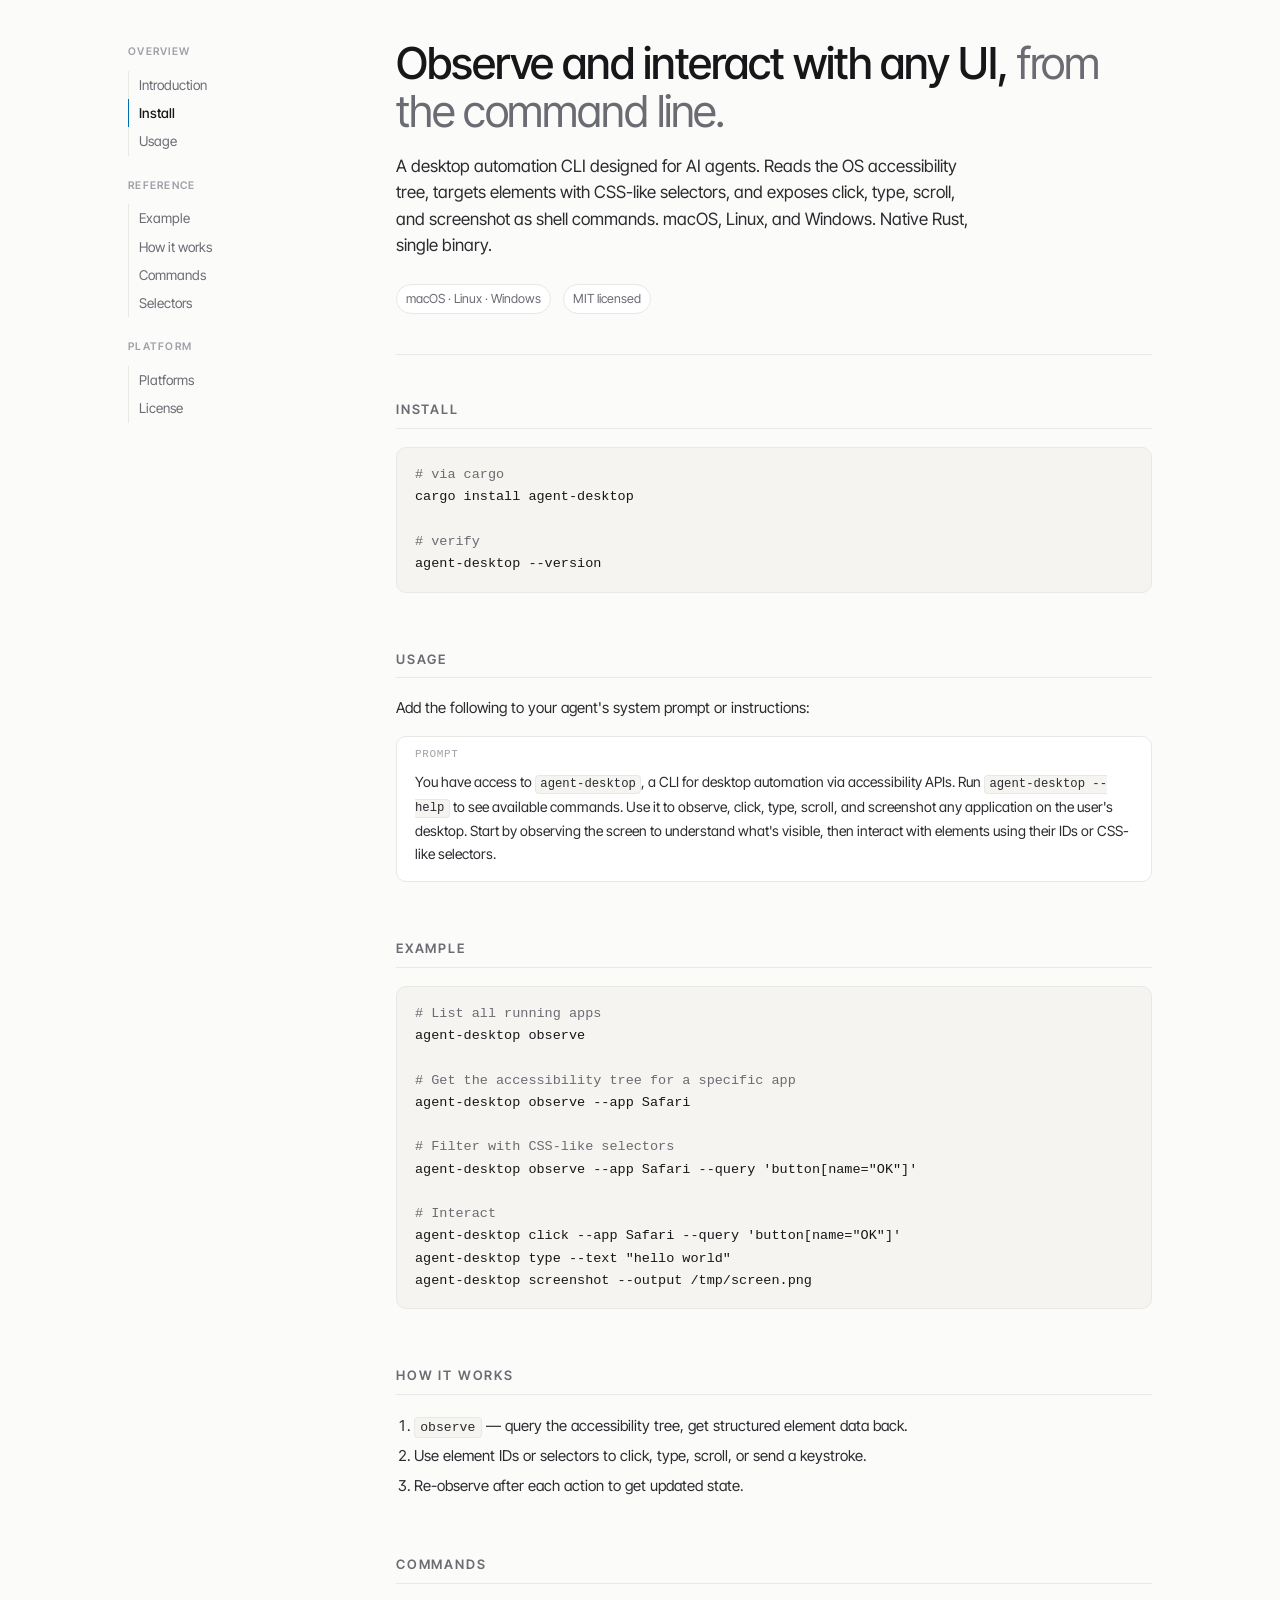
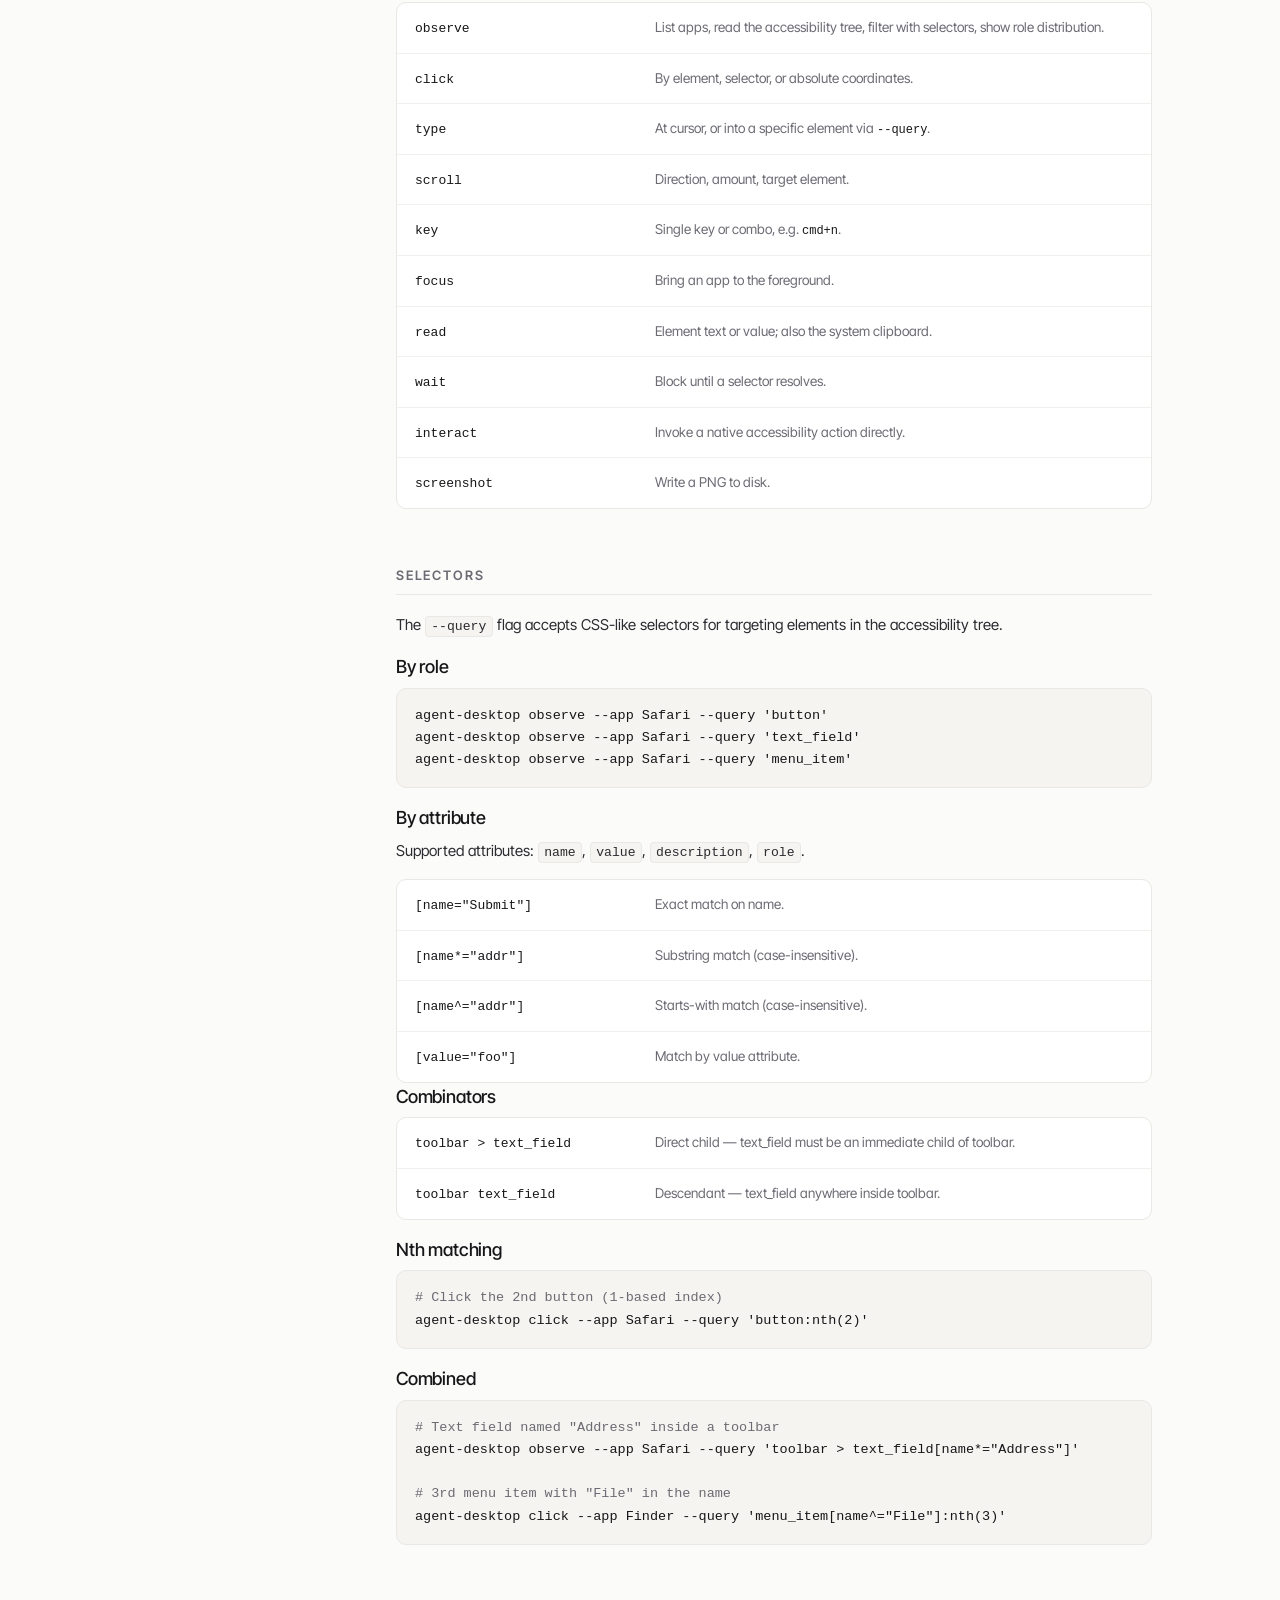
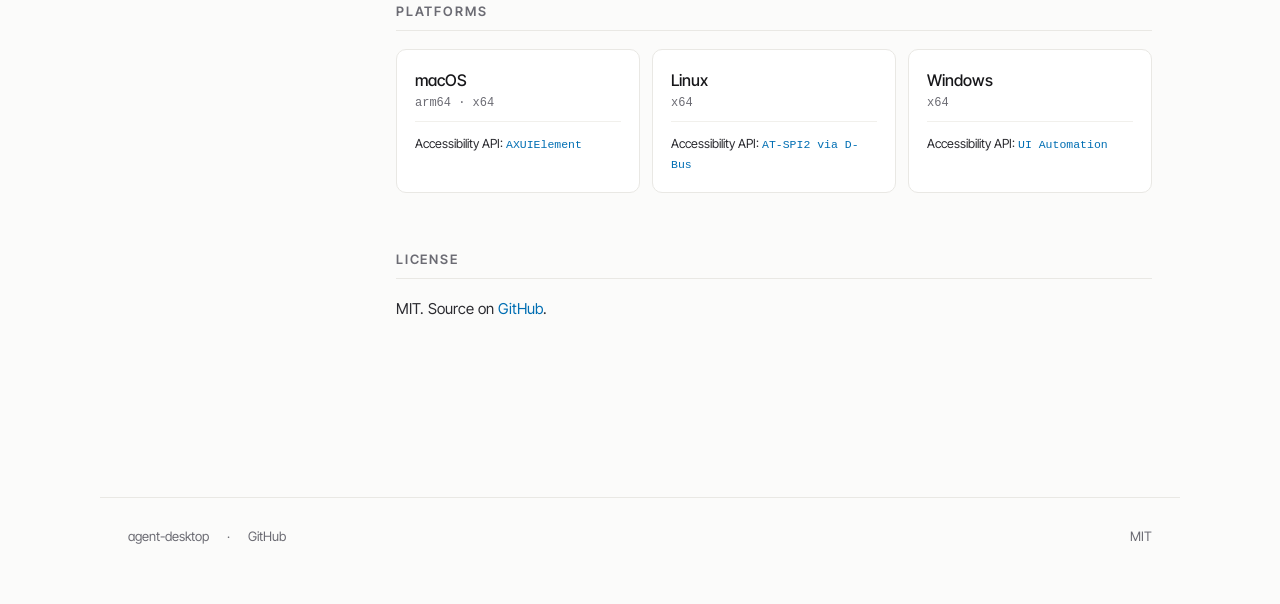
==== docs/index.html @ 65a3f595 "Redesign docs site with clean layout, sidebar TOC, and selector reference Replaces the pandoc-genera" ====
<!DOCTYPE html>
<html lang="en">
<head>
<meta charset="utf-8">
<meta name="viewport" content="width=device-width, initial-scale=1">
<title>agent-desktop — Desktop automation CLI for AI agents</title>
<meta name="description" content="Desktop automation CLI for AI agents. Observe and interact with any UI via accessibility APIs.">
<meta property="og:title" content="agent-desktop">
<meta property="og:description" content="Desktop automation CLI for AI agents. Observe and interact with any UI via accessibility APIs.">
<meta property="og:type" content="website">
<link rel="preconnect" href="https://fonts.googleapis.com">
<link rel="preconnect" href="https://fonts.gstatic.com" crossorigin>
<link href="https://fonts.googleapis.com/css2?family=Inter+Tight:wght@400;500;600&family=JetBrains+Mono:wght@400;500&display=swap" rel="stylesheet">
<link rel="stylesheet" href="style.css">
</head>
<body>

<div class="shell">

  <aside class="toc">
    <div class="toc-group">
      <h5>Overview</h5>
      <a href="#top" class="active">Introduction</a>
      <a href="#install">Install</a>

      <a href="#usage">Usage</a>
    </div>
    <div class="toc-group">
      <h5>Reference</h5>
      <a href="#example">Example</a>
      <a href="#how">How it works</a>
      <a href="#commands">Commands</a>
      <a href="#selectors">Selectors</a>
    </div>
    <div class="toc-group">
      <h5>Platform</h5>
      <a href="#platforms">Platforms</a>
      <a href="#license">License</a>
    </div>
  </aside>

  <main id="top">

    <div class="lede">
      <h1>Observe and interact with any UI, <em>from the command line.</em></h1>
      <p class="sub">
        A desktop automation CLI designed for AI agents. Reads the OS accessibility tree,
        targets elements with CSS-like selectors, and exposes click, type, scroll, and screenshot
        as shell commands. macOS, Linux, and Windows. Native Rust, single binary.
      </p>
      <div class="meta-row">
        <span class="chip">macOS · Linux · Windows</span>

        <span class="chip">MIT licensed</span>
      </div>
    </div>

    <section id="install">
      <h2>Install</h2>
      <pre class="code"><code><span class="c"># via cargo</span>
cargo install agent-desktop

<span class="c"># verify</span>
agent-desktop --version</code></pre>
    </section>

    <section id="usage">
      <h2>Usage</h2>
      <p>Add the following to your agent's system prompt or instructions:</p>
      <div class="prompt-block">
        <div class="prompt-label">Prompt</div>
        <div class="prompt-body">You have access to <code>agent-desktop</code>, a CLI for desktop automation via accessibility APIs. Run <code>agent-desktop --help</code> to see available commands. Use it to observe, click, type, scroll, and screenshot any application on the user's desktop. Start by observing the screen to understand what's visible, then interact with elements using their IDs or CSS-like selectors.</div>
      </div>
    </section>

    <section id="example">
      <h2>Example</h2>
      <pre class="code"><code><span class="c"># List all running apps</span>
agent-desktop observe

<span class="c"># Get the accessibility tree for a specific app</span>
agent-desktop observe --app Safari

<span class="c"># Filter with CSS-like selectors</span>
agent-desktop observe --app Safari --query 'button[name="OK"]'

<span class="c"># Interact</span>
agent-desktop click --app Safari --query 'button[name="OK"]'
agent-desktop type --text "hello world"
agent-desktop screenshot --output /tmp/screen.png</code></pre>
    </section>

    <section id="how">
      <h2>How it works</h2>
      <ol>
        <li><code>observe</code> — query the accessibility tree, get structured element data back.</li>
        <li>Use element IDs or selectors to click, type, scroll, or send a keystroke.</li>
        <li>Re-observe after each action to get updated state.</li>
      </ol>
    </section>

    <section id="commands">
      <h2>Commands</h2>
      <div class="cmd-table">
        <div class="cmd-row"><code>observe</code><div class="desc">List apps, read the accessibility tree, filter with selectors, show role distribution.</div></div>
        <div class="cmd-row"><code>click</code><div class="desc">By element, selector, or absolute coordinates.</div></div>
        <div class="cmd-row"><code>type</code><div class="desc">At cursor, or into a specific element via <code>--query</code>.</div></div>
        <div class="cmd-row"><code>scroll</code><div class="desc">Direction, amount, target element.</div></div>
        <div class="cmd-row"><code>key</code><div class="desc">Single key or combo, e.g. <code>cmd+n</code>.</div></div>
        <div class="cmd-row"><code>focus</code><div class="desc">Bring an app to the foreground.</div></div>
        <div class="cmd-row"><code>read</code><div class="desc">Element text or value; also the system clipboard.</div></div>
        <div class="cmd-row"><code>wait</code><div class="desc">Block until a selector resolves.</div></div>
        <div class="cmd-row"><code>interact</code><div class="desc">Invoke a native accessibility action directly.</div></div>
        <div class="cmd-row"><code>screenshot</code><div class="desc">Write a PNG to disk.</div></div>
      </div>
    </section>

    <section id="selectors">
      <h2>Selectors</h2>
      <p>The <code>--query</code> flag accepts CSS-like selectors for targeting elements in the accessibility tree.</p>

      <h3>By role</h3>
      <pre class="code"><code>agent-desktop observe --app Safari --query 'button'
agent-desktop observe --app Safari --query 'text_field'
agent-desktop observe --app Safari --query 'menu_item'</code></pre>

      <h3>By attribute</h3>
      <p>Supported attributes: <code>name</code>, <code>value</code>, <code>description</code>, <code>role</code>.</p>
      <div class="cmd-table">
        <div class="cmd-row"><code>[name="Submit"]</code><div class="desc">Exact match on name.</div></div>
        <div class="cmd-row"><code>[name*="addr"]</code><div class="desc">Substring match (case-insensitive).</div></div>
        <div class="cmd-row"><code>[name^="addr"]</code><div class="desc">Starts-with match (case-insensitive).</div></div>
        <div class="cmd-row"><code>[value="foo"]</code><div class="desc">Match by value attribute.</div></div>
      </div>

      <h3>Combinators</h3>
      <div class="cmd-table" style="margin-bottom: 16px;">
        <div class="cmd-row"><code>toolbar > text_field</code><div class="desc">Direct child — text_field must be an immediate child of toolbar.</div></div>
        <div class="cmd-row"><code>toolbar text_field</code><div class="desc">Descendant — text_field anywhere inside toolbar.</div></div>
      </div>

      <h3>Nth matching</h3>
      <pre class="code"><code><span class="c"># Click the 2nd button (1-based index)</span>
agent-desktop click --app Safari --query 'button:nth(2)'</code></pre>

      <h3>Combined</h3>
      <pre class="code"><code><span class="c"># Text field named "Address" inside a toolbar</span>
agent-desktop observe --app Safari --query 'toolbar > text_field[name*="Address"]'

<span class="c"># 3rd menu item with "File" in the name</span>
agent-desktop click --app Finder --query 'menu_item[name^="File"]:nth(3)'</code></pre>
    </section>

    <section id="platforms">
      <h2>Platforms</h2>
      <div class="platforms">
        <div class="plat">
          <div class="pname">macOS</div>
          <div class="parch">arm64 · x64</div>
          <div class="papi">Accessibility API: <span>AXUIElement</span></div>
        </div>
        <div class="plat">
          <div class="pname">Linux</div>
          <div class="parch">x64</div>
          <div class="papi">Accessibility API: <span>AT-SPI2 via D-Bus</span></div>
        </div>
        <div class="plat">
          <div class="pname">Windows</div>
          <div class="parch">x64</div>
          <div class="papi">Accessibility API: <span>UI Automation</span></div>
        </div>
      </div>
    </section>

    <section id="license">
      <h2>License</h2>
      <p>MIT. Source on <a href="https://github.com/crowecawcaw/agent-desktop">GitHub</a>.</p>
    </section>

  </main>
</div>

<footer>
  <span>agent-desktop</span>
  <span class="sep">·</span>
  <a href="https://github.com/crowecawcaw/agent-desktop">GitHub</a>
  <span class="spacer"></span>
  <span>MIT</span>
</footer>

<script>
  // TOC active-section tracking
  const tocLinks = Array.from(document.querySelectorAll('.toc a'));
  const sections = tocLinks
    .map(a => document.querySelector(a.getAttribute('href')))
    .filter(Boolean);
  const byId = new Map(sections.map(s => [s.id, tocLinks.find(a => a.getAttribute('href') === '#' + s.id)]));
  const obs = new IntersectionObserver((entries) => {
    entries.forEach(e => {
      if (e.isIntersecting) {
        tocLinks.forEach(a => a.classList.remove('active'));
        const link = byId.get(e.target.id);
        if (link) link.classList.add('active');
      }
    });
  }, { rootMargin: '-40% 0px -55% 0px' });
  sections.forEach(s => obs.observe(s));
</script>
</body>
</html>
---- docs/style.css ----
*, *::before, *::after { box-sizing: border-box; margin: 0; padding: 0; }

:root {
  --max-w: 1080px;
  --bg: #fbfbfa;
  --paper: #ffffff;
  --ink: #17171a;
  --ink-2: #2b2b30;
  --mute: #6b6b73;
  --mute-2: #a0a0a8;
  --line: #e9e8e4;
  --line-2: #f1f0ec;
  --accent: oklch(0.52 0.14 245);
  --accent-bg: oklch(0.96 0.02 245);
  --code-bg: #f5f4f0;
  --code-ink: #17171a;
  --font: 'Inter Tight', ui-sans-serif, system-ui, -apple-system, 'Segoe UI', Roboto, sans-serif;
  --mono: ui-monospace, SFMono-Regular, Menlo, monospace;
}

html { font-size: 16px; scroll-behavior: smooth; }

body {
  font-family: var(--font);
  font-feature-settings: 'ss01', 'cv11';
  background: var(--bg);
  color: var(--ink);
  line-height: 1.6;
  -webkit-font-smoothing: antialiased;
  -moz-osx-font-smoothing: grayscale;
}

/* ---------- layout ---------- */
.shell {
  max-width: var(--max-w);
  margin: 0 auto;
  display: grid;
  grid-template-columns: 220px 1fr;
  gap: 48px;
  padding: 40px 28px 120px;
}

/* ---------- sidebar ---------- */
aside.toc {
  position: sticky;
  top: 32px;
  align-self: start;
  font-size: 13.5px;
  color: var(--mute);
  padding-top: 4px;
}
.toc-group { margin-bottom: 22px; }
.toc-group h5 {
  font-size: 10.5px;
  letter-spacing: 0.12em;
  text-transform: uppercase;
  color: var(--mute-2);
  margin: 0 0 10px;
  font-weight: 600;
}
.toc a {
  display: block;
  color: var(--mute);
  text-decoration: none;
  padding: 4px 0 4px 10px;
  border-left: 1px solid var(--line);
  line-height: 1.5;
}
.toc a:hover { color: var(--ink); border-left-color: var(--mute-2); }
.toc a.active { color: var(--ink); border-left-color: var(--accent); font-weight: 500; }

/* ---------- content ---------- */
main .lede {
  padding-bottom: 40px;
  border-bottom: 1px solid var(--line);
  margin-bottom: 44px;
}
.kicker {
  display: inline-flex; align-items: center; gap: 8px;
  font: 500 11.5px/1 var(--mono);
  letter-spacing: 0.04em;
  color: var(--accent);
  background: var(--accent-bg);
  padding: 6px 10px; border-radius: 999px;
  margin-bottom: 22px;
}
.kicker::before {
  content: '';
  width: 6px; height: 6px; border-radius: 999px;
  background: var(--accent);
}
h1 {
  font-size: 44px; line-height: 1.08;
  letter-spacing: -0.025em;
  margin: 0 0 18px;
  max-width: none;
  font-weight: 500;
}
h1 em {
  font-style: normal;
  color: var(--mute);
  font-weight: 400;
}
.sub {
  font-size: 17px; line-height: 1.55;
  color: var(--ink-2);
  max-width: 58ch;
  margin: 0 0 26px;
}
.meta-row {
  display: flex; flex-wrap: wrap; gap: 10px 12px;
  font-size: 12.5px; color: var(--mute);
}
.meta-row .chip {
  border: 1px solid var(--line);
  padding: 4px 9px; border-radius: 999px;
  background: var(--paper);
}

/* sections */
section { scroll-margin-top: 32px; margin-bottom: 56px; }
h2 {
  font-size: 13px; letter-spacing: 0.14em; text-transform: uppercase;
  color: var(--mute); font-weight: 600;
  margin: 0 0 18px;
  padding-bottom: 8px;
  border-bottom: 1px solid var(--line);
}
h3 { font-size: 18px; margin: 0 0 6px; font-weight: 500; letter-spacing: -0.01em; }
p { font-size: 15px; line-height: 1.6; color: var(--ink-2); margin: 0 0 16px; }
a { color: var(--accent); text-decoration: none; }
a:hover { color: var(--ink); }

/* feature grid */
.features {
  display: grid; grid-template-columns: repeat(2, 1fr);
  gap: 1px;
  background: var(--line);
  border: 1px solid var(--line);
  border-radius: 10px;
  overflow: hidden;
}
.feat {
  background: var(--paper);
  padding: 20px 22px;
}
.feat .tag {
  font: 500 11px/1 var(--mono);
  color: var(--accent);
  letter-spacing: 0.06em;
  text-transform: uppercase;
  margin-bottom: 8px;
}
.feat h3 { margin-bottom: 6px; }
.feat p { font-size: 14px; margin: 0; color: var(--mute); }

/* code blocks */
pre.code {
  background: var(--code-bg);
  border: 1px solid var(--line);
  border-radius: 10px;
  padding: 16px 18px;
  font: 13.5px/1.65 var(--mono);
  color: var(--code-ink);
  overflow-x: auto;
  margin: 0 0 16px;
}
pre.code code {
  font: inherit;
  background: none;
  border: none;
  padding: 0;
}
pre.code .c { color: var(--mute); }
pre.code .k { color: var(--accent); }
pre.code .s { color: #2b6e5a; }
pre.code .p { color: var(--ink); font-weight: 500; }

/* prompt block */
.prompt-block {
  background: var(--paper);
  border: 1px solid var(--line);
  border-radius: 10px;
  overflow: hidden;
  margin: 0 0 16px;
}
.prompt-label {
  font: 500 11px/1 var(--mono);
  letter-spacing: 0.06em;
  text-transform: uppercase;
  color: var(--mute-2);
  padding: 12px 18px 0;
}
.prompt-body {
  padding: 10px 18px 16px;
  font-size: 14px;
  line-height: 1.65;
  color: var(--ink-2);
}
.prompt-body code {
  font-family: var(--mono);
  font-size: 0.875em;
  background: var(--code-bg);
  border: 1px solid var(--line);
  border-radius: 4px;
  padding: 0.1em 0.35em;
}

/* inline code */
code {
  font-family: var(--mono);
  font-size: 0.875em;
}
p code, li code {
  background: var(--code-bg);
  border: 1px solid var(--line);
  border-radius: 4px;
  padding: 0.15em 0.4em;
}

/* works-with row */
.works {
  display: flex; flex-wrap: wrap; gap: 8px;
  margin-top: 4px;
}
.works .wchip {
  font-size: 13px;
  color: var(--ink-2);
  border: 1px solid var(--line);
  background: var(--paper);
  padding: 7px 11px;
  border-radius: 8px;
}

/* how it works */
ol {
  padding-left: 18px;
  color: var(--ink-2);
  font-size: 15px;
  line-height: 1.7;
  margin: 0 0 16px;
}
ol li { margin-bottom: 4px; }
ol li code {
  font-family: var(--mono);
}

/* command table */
.cmd-table {
  border: 1px solid var(--line);
  border-radius: 10px;
  overflow: hidden;
  background: var(--paper);
}
.cmd-row {
  display: grid; grid-template-columns: 220px 1fr;
  gap: 20px;
  padding: 14px 18px;
  border-bottom: 1px solid var(--line-2);
  align-items: baseline;
}
.cmd-row:last-child { border-bottom: none; }
.cmd-row code {
  font: 13px/1.5 var(--mono);
  color: var(--ink);
}
.cmd-row .desc { font-size: 13.5px; color: var(--mute); }
.cmd-row .desc code {
  font-size: 12px;
}

/* platforms */
.platforms {
  display: grid; grid-template-columns: repeat(3, 1fr);
  gap: 12px;
}
.plat {
  background: var(--paper);
  border: 1px solid var(--line);
  border-radius: 10px;
  padding: 18px;
}
.plat .pname { font-weight: 500; margin-bottom: 4px; }
.plat .parch { font: 12px/1 var(--mono); color: var(--mute); }
.plat .papi {
  margin-top: 12px; padding-top: 12px; border-top: 1px solid var(--line-2);
  font-size: 12.5px; color: var(--ink-2);
}
.plat .papi span {
  font: 11.5px var(--mono);
  color: var(--accent);
}

/* footer */
footer {
  max-width: var(--max-w); margin: 0 auto;
  padding: 28px 28px 60px;
  border-top: 1px solid var(--line);
  display: flex; align-items: center; gap: 18px;
  color: var(--mute);
  font-size: 13px;
}
footer a { color: var(--mute); text-decoration: none; }
footer a:hover { color: var(--ink); }
footer .spacer { flex: 1; }

/* ---------- responsive ---------- */
@media (max-width: 880px) {
  .shell { grid-template-columns: 1fr; }
  aside.toc { display: none; }
  .features, .platforms { grid-template-columns: 1fr; }
  .cmd-row { grid-template-columns: 1fr; gap: 4px; }
  h1 { font-size: 34px; }
}
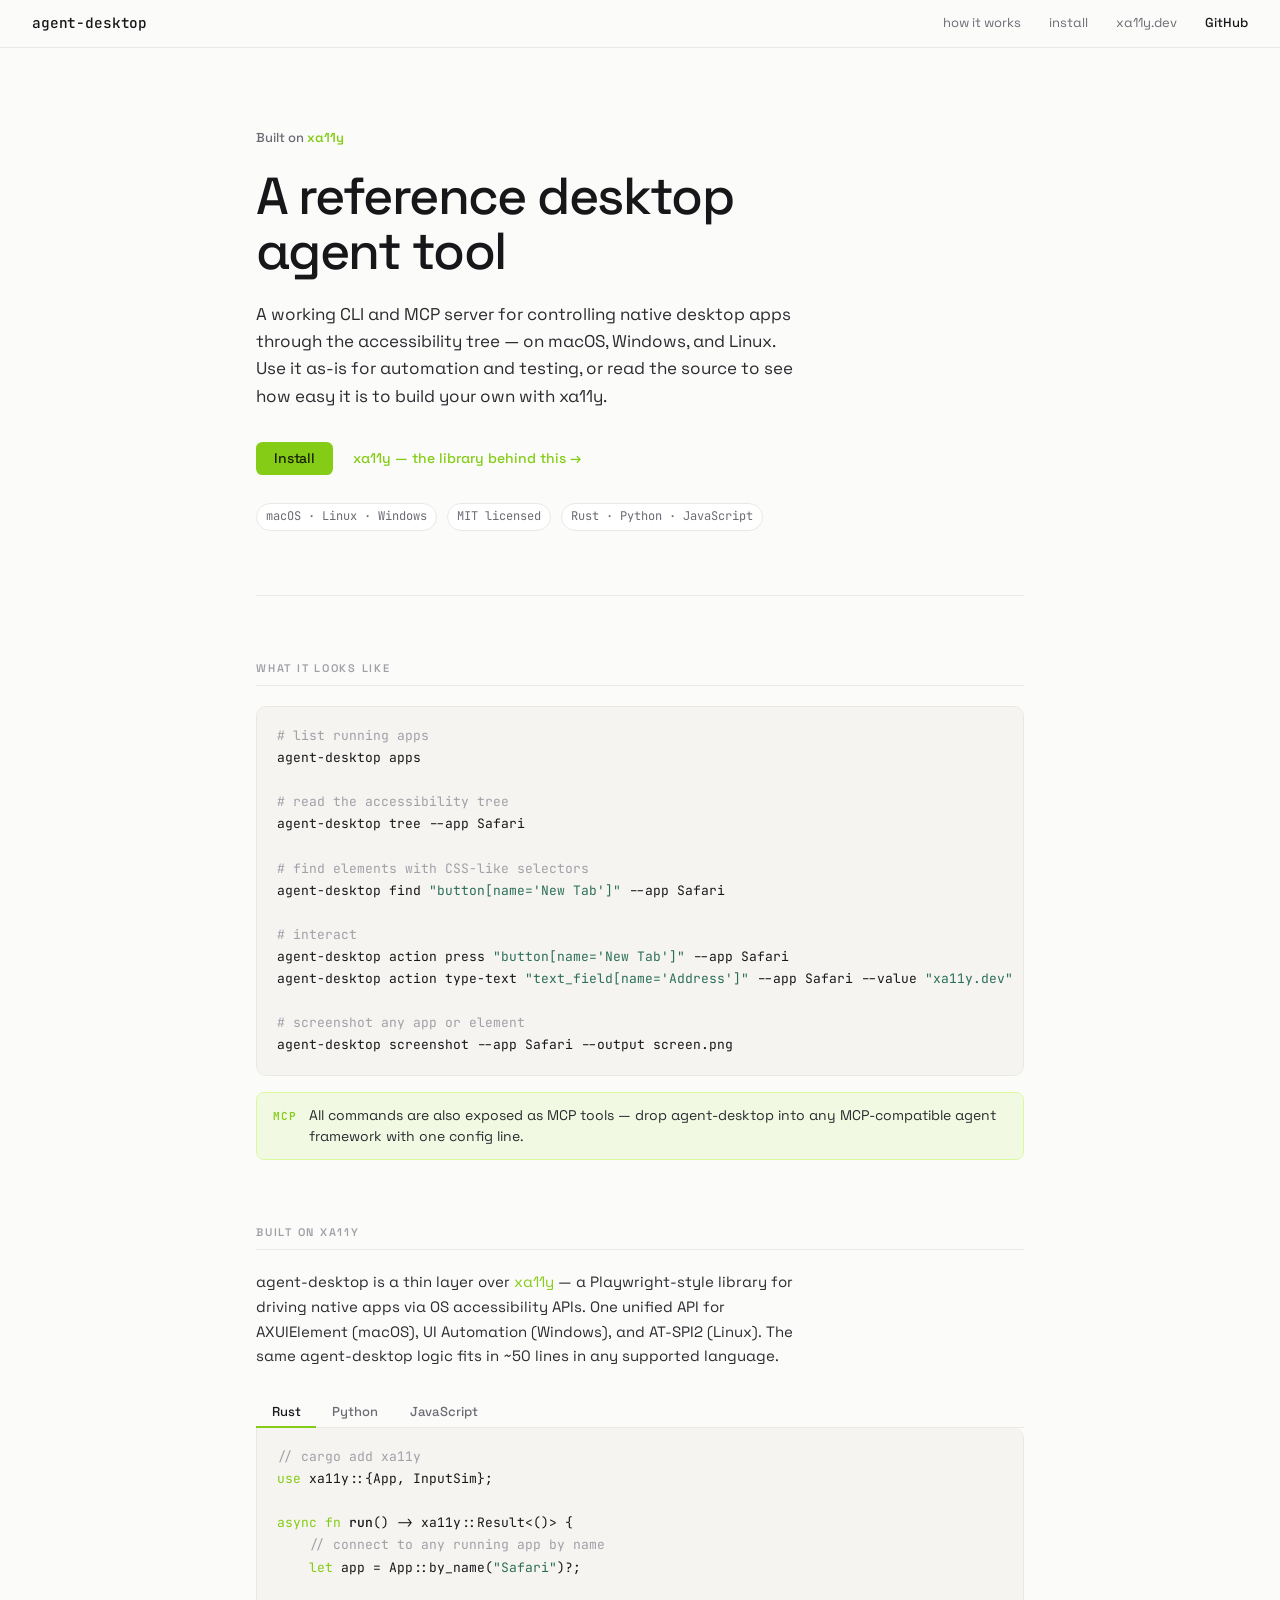
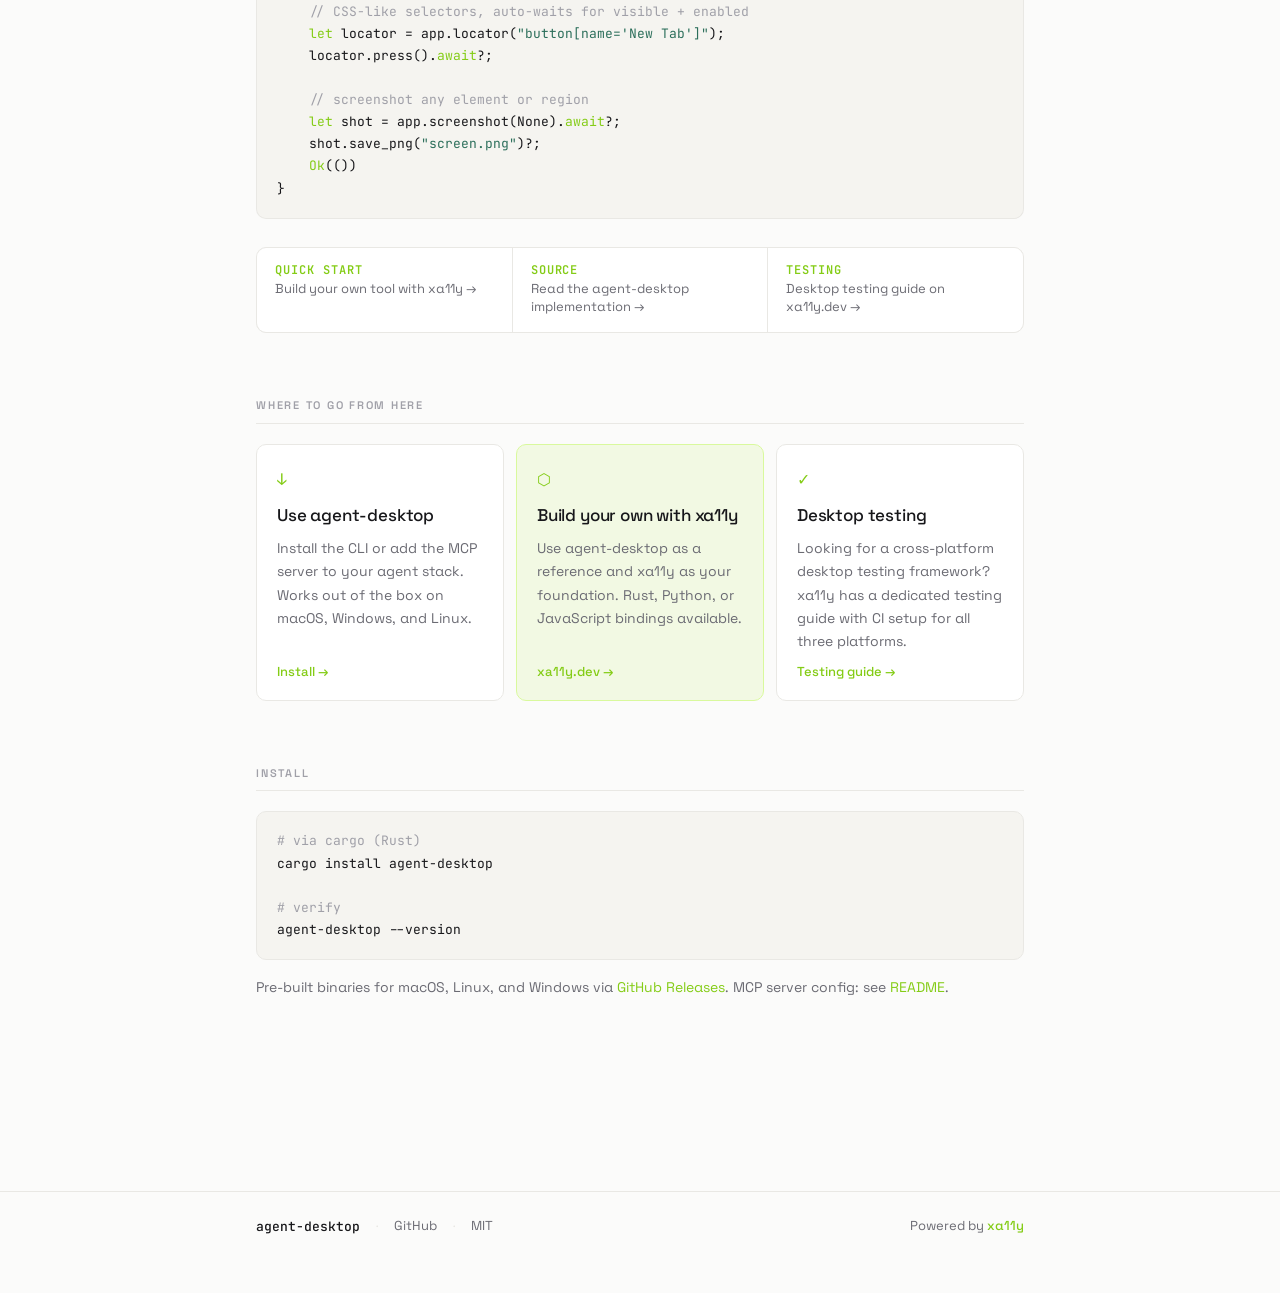
==== commit e12ccdd3: "redesign homepage as xa11y feeder site Replaces the docs-style layout with a landing page that posit" ====
--- a/docs/index.html
+++ b/docs/index.html
@@ -3,208 +3,221 @@
 <head>
 <meta charset="utf-8">
 <meta name="viewport" content="width=device-width, initial-scale=1">
-<title>agent-desktop — Desktop automation CLI for AI agents</title>
-<meta name="description" content="Desktop automation CLI for AI agents. Observe and interact with any UI via accessibility APIs.">
+<title>agent-desktop — Desktop agent CLI + MCP built on xa11y</title>
+<meta name="description" content="A CLI and MCP server for driving native desktop apps. Built on xa11y — the cross-platform accessibility library. Use it as-is, or use the source to build your own.">
 <meta property="og:title" content="agent-desktop">
-<meta property="og:description" content="Desktop automation CLI for AI agents. Observe and interact with any UI via accessibility APIs.">
+<meta property="og:description" content="A CLI and MCP server for driving native desktop apps, built on xa11y.">
 <meta property="og:type" content="website">
 <link rel="preconnect" href="https://fonts.googleapis.com">
 <link rel="preconnect" href="https://fonts.gstatic.com" crossorigin>
-<link href="https://fonts.googleapis.com/css2?family=Inter+Tight:wght@400;500;600&family=JetBrains+Mono:wght@400;500&display=swap" rel="stylesheet">
+<link href="https://fonts.googleapis.com/css2?family=Space+Grotesk:wght@400;500;600&family=JetBrains+Mono:wght@400;500&display=swap" rel="stylesheet">
 <link rel="stylesheet" href="style.css">
 </head>
 <body>
 
-<div class="shell">
-
-  <aside class="toc">
-    <div class="toc-group">
-      <h5>Overview</h5>
-      <a href="#top" class="active">Introduction</a>
-      <a href="#install">Install</a>
-
-      <a href="#usage">Usage</a>
-    </div>
-    <div class="toc-group">
-      <h5>Reference</h5>
-      <a href="#example">Example</a>
-      <a href="#how">How it works</a>
-      <a href="#commands">Commands</a>
-      <a href="#selectors">Selectors</a>
-    </div>
-    <div class="toc-group">
-      <h5>Platform</h5>
-      <a href="#platforms">Platforms</a>
-      <a href="#license">License</a>
-    </div>
-  </aside>
-
-  <main id="top">
-
-    <div class="lede">
-      <h1>Observe and interact with any UI, <em>from the command line.</em></h1>
-      <p class="sub">
-        A desktop automation CLI designed for AI agents. Reads the OS accessibility tree,
-        targets elements with CSS-like selectors, and exposes click, type, scroll, and screenshot
-        as shell commands. macOS, Linux, and Windows. Native Rust, single binary.
-      </p>
-      <div class="meta-row">
-        <span class="chip">macOS · Linux · Windows</span>
-
-        <span class="chip">MIT licensed</span>
-      </div>
-    </div>
-
-    <section id="install">
-      <h2>Install</h2>
-      <pre class="code"><code><span class="c"># via cargo</span>
+<header class="site-header">
+  <a class="wordmark" href="/">agent-desktop</a>
+  <nav class="site-nav">
+    <a href="#how-it-works">how it works</a>
+    <a href="#install">install</a>
+    <a href="https://xa11y.dev">xa11y.dev</a>
+    <a href="https://github.com/crowecawcaw/agent-desktop" class="nav-gh">GitHub</a>
+  </nav>
+</header>
+
+<main class="page">
+
+  <!-- ── HERO ── -->
+  <section class="hero">
+    <div class="eyebrow">Built on <a href="https://xa11y.dev">xa11y</a></div>
+    <h1>A reference desktop<br>agent tool</h1>
+    <p class="sub">
+      A working CLI and MCP server for controlling native desktop apps
+      through the accessibility tree — on macOS, Windows, and Linux.
+      Use it as-is for automation and testing, or read the source to
+      see how easy it is to build your own with xa11y.
+    </p>
+    <div class="hero-actions">
+      <a class="btn-primary" href="#install">Install</a>
+      <a class="btn-ghost" href="https://xa11y.dev">xa11y — the library behind this →</a>
+    </div>
+    <div class="meta-row">
+      <span class="chip">macOS · Linux · Windows</span>
+      <span class="chip">MIT licensed</span>
+      <span class="chip">Rust · Python · JavaScript</span>
+    </div>
+  </section>
+
+  <!-- ── DEMO ── -->
+  <section class="section" id="how-it-works">
+    <h2>What it looks like</h2>
+    <pre class="code"><code><span class="c"># list running apps</span>
+agent-desktop apps
+
+<span class="c"># read the accessibility tree</span>
+agent-desktop tree --app Safari
+
+<span class="c"># find elements with CSS-like selectors</span>
+agent-desktop find <span class="s">"button[name='New Tab']"</span> --app Safari
+
+<span class="c"># interact</span>
+agent-desktop action press <span class="s">"button[name='New Tab']"</span> --app Safari
+agent-desktop action type-text <span class="s">"text_field[name='Address']"</span> --app Safari --value <span class="s">"xa11y.dev"</span>
+
+<span class="c"># screenshot any app or element</span>
+agent-desktop screenshot --app Safari --output screen.png</code></pre>
+
+    <div class="mcp-note">
+      <span class="mcp-label">MCP</span>
+      All commands are also exposed as MCP tools — drop agent-desktop into any MCP-compatible agent framework with one config line.
+    </div>
+  </section>
+
+  <!-- ── BUILT ON XA11Y ── -->
+  <section class="section xa11y-section" id="built-on">
+    <h2>Built on xa11y</h2>
+    <p class="section-sub">
+      agent-desktop is a thin layer over <a href="https://xa11y.dev">xa11y</a> — a Playwright-style library for
+      driving native apps via OS accessibility APIs. One unified API for
+      AXUIElement (macOS), UI Automation (Windows), and AT-SPI2 (Linux).
+      The same agent-desktop logic fits in ~50 lines in any supported language.
+    </p>
+
+    <div class="tabs" id="lang-tabs">
+      <div class="tab-bar">
+        <button class="tab-btn active" data-lang="rust">Rust</button>
+        <button class="tab-btn" data-lang="python">Python</button>
+        <button class="tab-btn" data-lang="js">JavaScript</button>
+      </div>
+
+      <div class="tab-panel active" data-lang="rust"><pre class="code code-tab"><code><span class="c">// cargo add xa11y</span>
+<span class="k">use</span> xa11y::{App, InputSim};
+
+<span class="k">async fn</span> <span class="p">run</span>() -> xa11y::Result<()> {
+    <span class="c">// connect to any running app by name</span>
+    <span class="k">let</span> app = App::by_name(<span class="s">"Safari"</span>)?;
+
+    <span class="c">// CSS-like selectors, auto-waits for visible + enabled</span>
+    <span class="k">let</span> locator = app.locator(<span class="s">"button[name='New Tab']"</span>);
+    locator.press().<span class="k">await</span>?;
+
+    <span class="c">// screenshot any element or region</span>
+    <span class="k">let</span> shot = app.screenshot(None).<span class="k">await</span>?;
+    shot.save_png(<span class="s">"screen.png"</span>)?;
+    <span class="k">Ok</span>(())
+}</code></pre></div>
+
+      <div class="tab-panel" data-lang="python"><pre class="code code-tab"><code><span class="c"># pip install xa11y</span>
+<span class="k">from</span> xa11y <span class="k">import</span> App
+
+<span class="c"># connect to any running app by name</span>
+app = App.by_name(<span class="s">"Safari"</span>)
+
+<span class="c"># CSS-like selectors, auto-waits for visible + enabled</span>
+locator = app.locator(<span class="s">"button[name='New Tab']"</span>)
+locator.press()
+
+<span class="c"># screenshot any element or region</span>
+shot = app.screenshot()
+shot.save_png(<span class="s">"screen.png"</span>)</code></pre></div>
+
+      <div class="tab-panel" data-lang="js"><pre class="code code-tab"><code><span class="c">// npm install @crowecawcaw/xa11y</span>
+<span class="k">import</span> { App } <span class="k">from</span> <span class="s">'@crowecawcaw/xa11y'</span>;
+
+<span class="c">// connect to any running app by name</span>
+<span class="k">const</span> app = <span class="k">await</span> App.byName(<span class="s">'Safari'</span>);
+
+<span class="c">// CSS-like selectors, auto-waits for visible + enabled</span>
+<span class="k">const</span> locator = app.locator(<span class="s">"button[name='New Tab']"</span>);
+<span class="k">await</span> locator.press();
+
+<span class="c">// screenshot any element or region</span>
+<span class="k">const</span> shot = <span class="k">await</span> app.screenshot();
+<span class="k">await</span> shot.savePng(<span class="s">'screen.png'</span>);</code></pre></div>
+    </div>
+
+    <div class="xa11y-links">
+      <a href="https://xa11y.dev/guides/quick-start/" class="xa11y-link-item">
+        <span class="xlink-label">Quick start</span>
+        <span class="xlink-desc">Build your own tool with xa11y →</span>
+      </a>
+      <a href="https://github.com/crowecawcaw/agent-desktop" class="xa11y-link-item">
+        <span class="xlink-label">Source</span>
+        <span class="xlink-desc">Read the agent-desktop implementation →</span>
+      </a>
+      <a href="https://xa11y.dev/guides/desktop-testing/" class="xa11y-link-item">
+        <span class="xlink-label">Testing</span>
+        <span class="xlink-desc">Desktop testing guide on xa11y.dev →</span>
+      </a>
+    </div>
+  </section>
+
+  <!-- ── FORK ── -->
+  <section class="section" id="choose">
+    <h2>Where to go from here</h2>
+    <div class="fork-grid">
+      <div class="fork-card">
+        <div class="fork-icon">↓</div>
+        <h3>Use agent-desktop</h3>
+        <p>Install the CLI or add the MCP server to your agent stack. Works out of the box on macOS, Windows, and Linux.</p>
+        <a href="#install" class="fork-link">Install →</a>
+      </div>
+      <div class="fork-card fork-card--accent">
+        <div class="fork-icon">⬡</div>
+        <h3>Build your own with xa11y</h3>
+        <p>Use agent-desktop as a reference and xa11y as your foundation. Rust, Python, or JavaScript bindings available.</p>
+        <a href="https://xa11y.dev" class="fork-link">xa11y.dev →</a>
+      </div>
+      <div class="fork-card">
+        <div class="fork-icon">✓</div>
+        <h3>Desktop testing</h3>
+        <p>Looking for a cross-platform desktop testing framework? xa11y has a dedicated testing guide with CI setup for all three platforms.</p>
+        <a href="https://xa11y.dev/guides/desktop-testing/" class="fork-link">Testing guide →</a>
+      </div>
+    </div>
+  </section>
+
+  <!-- ── INSTALL ── -->
+  <section class="section" id="install">
+    <h2>Install</h2>
+    <pre class="code"><code><span class="c"># via cargo (Rust)</span>
 cargo install agent-desktop
 
 <span class="c"># verify</span>
 agent-desktop --version</code></pre>
-    </section>
-
-    <section id="usage">
-      <h2>Usage</h2>
-      <p>Add the following to your agent's system prompt or instructions:</p>
-      <div class="prompt-block">
-        <div class="prompt-label">Prompt</div>
-        <div class="prompt-body">You have access to <code>agent-desktop</code>, a CLI for desktop automation via accessibility APIs. Run <code>agent-desktop --help</code> to see available commands. Use it to observe, click, type, scroll, and screenshot any application on the user's desktop. Start by observing the screen to understand what's visible, then interact with elements using their IDs or CSS-like selectors.</div>
-      </div>
-    </section>
-
-    <section id="example">
-      <h2>Example</h2>
-      <pre class="code"><code><span class="c"># List all running apps</span>
-agent-desktop observe
-
-<span class="c"># Get the accessibility tree for a specific app</span>
-agent-desktop observe --app Safari
-
-<span class="c"># Filter with CSS-like selectors</span>
-agent-desktop observe --app Safari --query 'button[name="OK"]'
-
-<span class="c"># Interact</span>
-agent-desktop click --app Safari --query 'button[name="OK"]'
-agent-desktop type --text "hello world"
-agent-desktop screenshot --output /tmp/screen.png</code></pre>
-    </section>
-
-    <section id="how">
-      <h2>How it works</h2>
-      <ol>
-        <li><code>observe</code> — query the accessibility tree, get structured element data back.</li>
-        <li>Use element IDs or selectors to click, type, scroll, or send a keystroke.</li>
-        <li>Re-observe after each action to get updated state.</li>
-      </ol>
-    </section>
-
-    <section id="commands">
-      <h2>Commands</h2>
-      <div class="cmd-table">
-        <div class="cmd-row"><code>observe</code><div class="desc">List apps, read the accessibility tree, filter with selectors, show role distribution.</div></div>
-        <div class="cmd-row"><code>click</code><div class="desc">By element, selector, or absolute coordinates.</div></div>
-        <div class="cmd-row"><code>type</code><div class="desc">At cursor, or into a specific element via <code>--query</code>.</div></div>
-        <div class="cmd-row"><code>scroll</code><div class="desc">Direction, amount, target element.</div></div>
-        <div class="cmd-row"><code>key</code><div class="desc">Single key or combo, e.g. <code>cmd+n</code>.</div></div>
-        <div class="cmd-row"><code>focus</code><div class="desc">Bring an app to the foreground.</div></div>
-        <div class="cmd-row"><code>read</code><div class="desc">Element text or value; also the system clipboard.</div></div>
-        <div class="cmd-row"><code>wait</code><div class="desc">Block until a selector resolves.</div></div>
-        <div class="cmd-row"><code>interact</code><div class="desc">Invoke a native accessibility action directly.</div></div>
-        <div class="cmd-row"><code>screenshot</code><div class="desc">Write a PNG to disk.</div></div>
-      </div>
-    </section>
-
-    <section id="selectors">
-      <h2>Selectors</h2>
-      <p>The <code>--query</code> flag accepts CSS-like selectors for targeting elements in the accessibility tree.</p>
-
-      <h3>By role</h3>
-      <pre class="code"><code>agent-desktop observe --app Safari --query 'button'
-agent-desktop observe --app Safari --query 'text_field'
-agent-desktop observe --app Safari --query 'menu_item'</code></pre>
-
-      <h3>By attribute</h3>
-      <p>Supported attributes: <code>name</code>, <code>value</code>, <code>description</code>, <code>role</code>.</p>
-      <div class="cmd-table">
-        <div class="cmd-row"><code>[name="Submit"]</code><div class="desc">Exact match on name.</div></div>
-        <div class="cmd-row"><code>[name*="addr"]</code><div class="desc">Substring match (case-insensitive).</div></div>
-        <div class="cmd-row"><code>[name^="addr"]</code><div class="desc">Starts-with match (case-insensitive).</div></div>
-        <div class="cmd-row"><code>[value="foo"]</code><div class="desc">Match by value attribute.</div></div>
-      </div>
-
-      <h3>Combinators</h3>
-      <div class="cmd-table" style="margin-bottom: 16px;">
-        <div class="cmd-row"><code>toolbar > text_field</code><div class="desc">Direct child — text_field must be an immediate child of toolbar.</div></div>
-        <div class="cmd-row"><code>toolbar text_field</code><div class="desc">Descendant — text_field anywhere inside toolbar.</div></div>
-      </div>
-
-      <h3>Nth matching</h3>
-      <pre class="code"><code><span class="c"># Click the 2nd button (1-based index)</span>
-agent-desktop click --app Safari --query 'button:nth(2)'</code></pre>
-
-      <h3>Combined</h3>
-      <pre class="code"><code><span class="c"># Text field named "Address" inside a toolbar</span>
-agent-desktop observe --app Safari --query 'toolbar > text_field[name*="Address"]'
-
-<span class="c"># 3rd menu item with "File" in the name</span>
-agent-desktop click --app Finder --query 'menu_item[name^="File"]:nth(3)'</code></pre>
-    </section>
-
-    <section id="platforms">
-      <h2>Platforms</h2>
-      <div class="platforms">
-        <div class="plat">
-          <div class="pname">macOS</div>
-          <div class="parch">arm64 · x64</div>
-          <div class="papi">Accessibility API: <span>AXUIElement</span></div>
-        </div>
-        <div class="plat">
-          <div class="pname">Linux</div>
-          <div class="parch">x64</div>
-          <div class="papi">Accessibility API: <span>AT-SPI2 via D-Bus</span></div>
-        </div>
-        <div class="plat">
-          <div class="pname">Windows</div>
-          <div class="parch">x64</div>
-          <div class="papi">Accessibility API: <span>UI Automation</span></div>
-        </div>
-      </div>
-    </section>
-
-    <section id="license">
-      <h2>License</h2>
-      <p>MIT. Source on <a href="https://github.com/crowecawcaw/agent-desktop">GitHub</a>.</p>
-    </section>
-
-  </main>
-</div>
-
-<footer>
-  <span>agent-desktop</span>
-  <span class="sep">·</span>
-  <a href="https://github.com/crowecawcaw/agent-desktop">GitHub</a>
-  <span class="spacer"></span>
-  <span>MIT</span>
+
+    <p class="install-note">
+      Pre-built binaries for macOS, Linux, and Windows via
+      <a href="https://github.com/crowecawcaw/agent-desktop/releases">GitHub Releases</a>.
+      MCP server config: see <a href="https://github.com/crowecawcaw/agent-desktop#mcp">README</a>.
+    </p>
+  </section>
+
+</main>
+
+<footer class="site-footer">
+  <div class="footer-inner">
+    <span class="footer-name">agent-desktop</span>
+    <span class="sep">·</span>
+    <a href="https://github.com/crowecawcaw/agent-desktop">GitHub</a>
+    <span class="sep">·</span>
+    <span>MIT</span>
+    <span class="spacer"></span>
+    <span class="footer-xa11y">Powered by <a href="https://xa11y.dev">xa11y</a></span>
+  </div>
 </footer>
 
 <script>
-  // TOC active-section tracking
-  const tocLinks = Array.from(document.querySelectorAll('.toc a'));
-  const sections = tocLinks
-    .map(a => document.querySelector(a.getAttribute('href')))
-    .filter(Boolean);
-  const byId = new Map(sections.map(s => [s.id, tocLinks.find(a => a.getAttribute('href') === '#' + s.id)]));
-  const obs = new IntersectionObserver((entries) => {
-    entries.forEach(e => {
-      if (e.isIntersecting) {
-        tocLinks.forEach(a => a.classList.remove('active'));
-        const link = byId.get(e.target.id);
-        if (link) link.classList.add('active');
-      }
+  const btns = document.querySelectorAll('.tab-btn');
+  const panels = document.querySelectorAll('.tab-panel');
+  btns.forEach(btn => {
+    btn.addEventListener('click', () => {
+      const lang = btn.dataset.lang;
+      btns.forEach(b => b.classList.toggle('active', b.dataset.lang === lang));
+      panels.forEach(p => p.classList.toggle('active', p.dataset.lang === lang));
     });
-  }, { rootMargin: '-40% 0px -55% 0px' });
-  sections.forEach(s => obs.observe(s));
+  });
 </script>
+
 </body>
 </html>
--- a/docs/style.css
+++ b/docs/style.css
@@ -1,7 +1,7 @@
 *, *::before, *::after { box-sizing: border-box; margin: 0; padding: 0; }
 
 :root {
-  --max-w: 1080px;
+  --max-w: 52rem;
   --bg: #fbfbfa;
   --paper: #ffffff;
   --ink: #17171a;
@@ -10,15 +10,17 @@
   --mute-2: #a0a0a8;
   --line: #e9e8e4;
   --line-2: #f1f0ec;
-  --accent: oklch(0.52 0.14 245);
-  --accent-bg: oklch(0.96 0.02 245);
+  --accent: #84cc16;
+  --accent-ink: #1a2003;
+  --accent-bg: #f2f9e3;
+  --accent-border: #d9f99d;
   --code-bg: #f5f4f0;
   --code-ink: #17171a;
-  --font: 'Inter Tight', ui-sans-serif, system-ui, -apple-system, 'Segoe UI', Roboto, sans-serif;
-  --mono: ui-monospace, SFMono-Regular, Menlo, monospace;
-}
-
-html { font-size: 16px; scroll-behavior: smooth; }
+  --font: 'Space Grotesk', ui-sans-serif, system-ui, -apple-system, 'Segoe UI', Roboto, sans-serif;
+  --mono: 'JetBrains Mono', ui-monospace, SFMono-Regular, Menlo, monospace;
+}
+
+html { scroll-behavior: smooth; }
 
 body {
   font-family: var(--font);
@@ -30,183 +32,185 @@
   -moz-osx-font-smoothing: grayscale;
 }
 
-/* ---------- layout ---------- */
-.shell {
+/* ── HEADER ── */
+.site-header {
+  position: sticky;
+  top: 0;
+  z-index: 10;
+  background: rgba(251, 251, 250, 0.88);
+  backdrop-filter: blur(10px);
+  border-bottom: 1px solid var(--line);
+  display: flex;
+  align-items: center;
+  justify-content: space-between;
+  padding: 0 2rem;
+  height: 3rem;
+}
+
+.wordmark {
+  font: 500 0.9rem/1 var(--mono);
+  color: var(--ink);
+  text-decoration: none;
+  letter-spacing: -0.01em;
+}
+.wordmark:hover { color: var(--accent); }
+
+.site-nav {
+  display: flex;
+  align-items: center;
+  gap: 1.75rem;
+  font-size: 0.8125rem;
+}
+.site-nav a {
+  color: var(--mute);
+  text-decoration: none;
+}
+.site-nav a:hover { color: var(--ink); }
+.site-nav .nav-gh {
+  color: var(--ink);
+  font-weight: 500;
+}
+
+/* ── PAGE ── */
+.page {
   max-width: var(--max-w);
   margin: 0 auto;
-  display: grid;
-  grid-template-columns: 220px 1fr;
-  gap: 48px;
-  padding: 40px 28px 120px;
-}
-
-/* ---------- sidebar ---------- */
-aside.toc {
-  position: sticky;
-  top: 32px;
-  align-self: start;
-  font-size: 13.5px;
-  color: var(--mute);
-  padding-top: 4px;
-}
-.toc-group { margin-bottom: 22px; }
-.toc-group h5 {
-  font-size: 10.5px;
-  letter-spacing: 0.12em;
+  padding: 0 2rem 8rem;
+}
+
+/* ── HERO ── */
+.hero {
+  padding: 5rem 0 4rem;
+  border-bottom: 1px solid var(--line);
+  margin-bottom: 4rem;
+}
+
+.eyebrow {
+  font-size: 0.8125rem;
+  color: var(--mute);
+  margin-bottom: 1.25rem;
+  font-weight: 500;
+}
+.eyebrow a {
+  color: var(--accent);
+  text-decoration: none;
+  font-weight: 600;
+}
+.eyebrow a:hover { color: var(--ink); }
+
+h1 {
+  font-size: 3.25rem;
+  line-height: 1.06;
+  letter-spacing: -0.03em;
+  font-weight: 500;
+  margin-bottom: 1.375rem;
+}
+
+.sub {
+  font-size: 1.0625rem;
+  line-height: 1.6;
+  color: var(--ink-2);
+  max-width: 50ch;
+  margin-bottom: 2rem;
+}
+
+.hero-actions {
+  display: flex;
+  align-items: center;
+  gap: 1.25rem;
+  margin-bottom: 1.75rem;
+  flex-wrap: wrap;
+}
+
+.btn-primary {
+  display: inline-flex;
+  align-items: center;
+  background: var(--accent);
+  color: var(--accent-ink);
+  font: 500 0.875rem/1 var(--font);
+  padding: 0.6rem 1.125rem;
+  border-radius: 0.4rem;
+  text-decoration: none;
+  letter-spacing: -0.01em;
+}
+.btn-primary:hover { background: #6aab0c; color: var(--accent-ink); }
+
+.btn-ghost {
+  color: var(--accent);
+  font-size: 0.875rem;
+  text-decoration: none;
+  font-weight: 500;
+}
+.btn-ghost:hover { color: var(--ink); }
+
+.meta-row {
+  display: flex;
+  flex-wrap: wrap;
+  gap: 0.5rem 0.625rem;
+  font-size: 0.78rem;
+  color: var(--mute);
+}
+.chip {
+  border: 1px solid var(--line);
+  padding: 0.2rem 0.5625rem;
+  border-radius: 999px;
+  background: var(--paper);
+  font-family: var(--mono);
+  font-size: 0.75rem;
+}
+
+/* ── SECTIONS ── */
+.section {
+  margin-bottom: 4rem;
+  scroll-margin-top: 3.5rem;
+}
+
+h2 {
+  font-size: 0.6875rem;
+  letter-spacing: 0.16em;
   text-transform: uppercase;
   color: var(--mute-2);
-  margin: 0 0 10px;
   font-weight: 600;
-}
-.toc a {
-  display: block;
-  color: var(--mute);
-  text-decoration: none;
-  padding: 4px 0 4px 10px;
-  border-left: 1px solid var(--line);
-  line-height: 1.5;
-}
-.toc a:hover { color: var(--ink); border-left-color: var(--mute-2); }
-.toc a.active { color: var(--ink); border-left-color: var(--accent); font-weight: 500; }
-
-/* ---------- content ---------- */
-main .lede {
-  padding-bottom: 40px;
+  margin-bottom: 1.25rem;
+  padding-bottom: 0.5rem;
   border-bottom: 1px solid var(--line);
-  margin-bottom: 44px;
-}
-.kicker {
-  display: inline-flex; align-items: center; gap: 8px;
-  font: 500 11.5px/1 var(--mono);
-  letter-spacing: 0.04em;
-  color: var(--accent);
-  background: var(--accent-bg);
-  padding: 6px 10px; border-radius: 999px;
-  margin-bottom: 22px;
-}
-.kicker::before {
-  content: '';
-  width: 6px; height: 6px; border-radius: 999px;
-  background: var(--accent);
-}
-h1 {
-  font-size: 44px; line-height: 1.08;
-  letter-spacing: -0.025em;
-  margin: 0 0 18px;
-  max-width: none;
-  font-weight: 500;
-}
-h1 em {
-  font-style: normal;
-  color: var(--mute);
-  font-weight: 400;
-}
-.sub {
-  font-size: 17px; line-height: 1.55;
-  color: var(--ink-2);
-  max-width: 58ch;
-  margin: 0 0 26px;
-}
-.meta-row {
-  display: flex; flex-wrap: wrap; gap: 10px 12px;
-  font-size: 12.5px; color: var(--mute);
-}
-.meta-row .chip {
-  border: 1px solid var(--line);
-  padding: 4px 9px; border-radius: 999px;
-  background: var(--paper);
-}
-
-/* sections */
-section { scroll-margin-top: 32px; margin-bottom: 56px; }
-h2 {
-  font-size: 13px; letter-spacing: 0.14em; text-transform: uppercase;
-  color: var(--mute); font-weight: 600;
-  margin: 0 0 18px;
-  padding-bottom: 8px;
-  border-bottom: 1px solid var(--line);
-}
-h3 { font-size: 18px; margin: 0 0 6px; font-weight: 500; letter-spacing: -0.01em; }
-p { font-size: 15px; line-height: 1.6; color: var(--ink-2); margin: 0 0 16px; }
+}
+
+h3 {
+  font-size: 1.0625rem;
+  font-weight: 500;
+  letter-spacing: -0.01em;
+  margin-bottom: 0.5rem;
+}
+
+p { font-size: 0.9375rem; line-height: 1.65; color: var(--ink-2); margin-bottom: 1rem; }
+p:last-child { margin-bottom: 0; }
+
 a { color: var(--accent); text-decoration: none; }
 a:hover { color: var(--ink); }
 
-/* feature grid */
-.features {
-  display: grid; grid-template-columns: repeat(2, 1fr);
-  gap: 1px;
-  background: var(--line);
-  border: 1px solid var(--line);
-  border-radius: 10px;
-  overflow: hidden;
-}
-.feat {
-  background: var(--paper);
-  padding: 20px 22px;
-}
-.feat .tag {
-  font: 500 11px/1 var(--mono);
-  color: var(--accent);
-  letter-spacing: 0.06em;
-  text-transform: uppercase;
-  margin-bottom: 8px;
-}
-.feat h3 { margin-bottom: 6px; }
-.feat p { font-size: 14px; margin: 0; color: var(--mute); }
-
-/* code blocks */
+.section-sub {
+  margin-bottom: 1.75rem;
+  max-width: 54ch;
+}
+
+/* ── CODE ── */
 pre.code {
   background: var(--code-bg);
   border: 1px solid var(--line);
-  border-radius: 10px;
-  padding: 16px 18px;
-  font: 13.5px/1.65 var(--mono);
+  border-radius: 0.625rem;
+  padding: 1.125rem 1.25rem;
+  font: 0.8125rem/1.7 var(--mono);
   color: var(--code-ink);
   overflow-x: auto;
-  margin: 0 0 16px;
-}
-pre.code code {
-  font: inherit;
-  background: none;
-  border: none;
-  padding: 0;
-}
-pre.code .c { color: var(--mute); }
+  margin-bottom: 1rem;
+}
+pre.code code { font: inherit; background: none; border: none; padding: 0; }
+pre.code .c { color: var(--mute-2); }
 pre.code .k { color: var(--accent); }
 pre.code .s { color: #2b6e5a; }
 pre.code .p { color: var(--ink); font-weight: 500; }
 
-/* prompt block */
-.prompt-block {
-  background: var(--paper);
-  border: 1px solid var(--line);
-  border-radius: 10px;
-  overflow: hidden;
-  margin: 0 0 16px;
-}
-.prompt-label {
-  font: 500 11px/1 var(--mono);
-  letter-spacing: 0.06em;
-  text-transform: uppercase;
-  color: var(--mute-2);
-  padding: 12px 18px 0;
-}
-.prompt-body {
-  padding: 10px 18px 16px;
-  font-size: 14px;
-  line-height: 1.65;
-  color: var(--ink-2);
-}
-.prompt-body code {
-  font-family: var(--mono);
-  font-size: 0.875em;
-  background: var(--code-bg);
-  border: 1px solid var(--line);
-  border-radius: 4px;
-  padding: 0.1em 0.35em;
-}
-
-/* inline code */
 code {
   font-family: var(--mono);
   font-size: 0.875em;
@@ -214,101 +218,176 @@
 p code, li code {
   background: var(--code-bg);
   border: 1px solid var(--line);
-  border-radius: 4px;
+  border-radius: 0.25rem;
   padding: 0.15em 0.4em;
 }
 
-/* works-with row */
-.works {
-  display: flex; flex-wrap: wrap; gap: 8px;
-  margin-top: 4px;
-}
-.works .wchip {
-  font-size: 13px;
+/* ── MCP NOTE ── */
+.mcp-note {
+  display: flex;
+  align-items: baseline;
+  gap: 0.75rem;
+  background: var(--accent-bg);
+  border: 1px solid var(--accent-border);
+  border-radius: 0.5rem;
+  padding: 0.75rem 1rem;
+  font-size: 0.875rem;
   color: var(--ink-2);
-  border: 1px solid var(--line);
+  line-height: 1.5;
+}
+.mcp-label {
+  font: 600 0.6875rem/1 var(--mono);
+  letter-spacing: 0.08em;
+  text-transform: uppercase;
+  color: var(--accent);
+  flex-shrink: 0;
+}
+
+/* ── TABS ── */
+.tabs { margin-bottom: 1.75rem; }
+
+.tab-bar {
+  display: flex;
+  gap: 0;
+  border-bottom: 1px solid var(--line);
+  margin-bottom: 0;
+}
+.tab-btn {
+  background: none;
+  border: none;
+  border-bottom: 2px solid transparent;
+  padding: 0.5rem 1rem;
+  font: 500 0.8125rem/1 var(--font);
+  color: var(--mute);
+  cursor: pointer;
+  margin-bottom: -1px;
+  letter-spacing: -0.01em;
+}
+.tab-btn:hover { color: var(--ink); }
+.tab-btn.active { color: var(--ink); border-bottom-color: var(--accent); }
+
+.tab-panel { display: none; }
+.tab-panel.active { display: block; }
+.tab-panel .code { border-top-left-radius: 0; margin-bottom: 0; }
+pre.code-tab { border-top-left-radius: 0; border-top: none; }
+
+/* ── XA11Y LINKS ── */
+.xa11y-links {
+  display: grid;
+  grid-template-columns: repeat(3, 1fr);
+  gap: 1px;
+  background: var(--line);
+  border: 1px solid var(--line);
+  border-radius: 0.625rem;
+  overflow: hidden;
+}
+.xa11y-link-item {
   background: var(--paper);
-  padding: 7px 11px;
-  border-radius: 8px;
-}
-
-/* how it works */
-ol {
-  padding-left: 18px;
-  color: var(--ink-2);
-  font-size: 15px;
-  line-height: 1.7;
-  margin: 0 0 16px;
-}
-ol li { margin-bottom: 4px; }
-ol li code {
+  padding: 1rem 1.125rem;
+  text-decoration: none;
+  display: flex;
+  flex-direction: column;
+  gap: 0.25rem;
+  color: inherit;
+}
+.xa11y-link-item:hover { background: var(--accent-bg); }
+.xlink-label {
+  font: 600 0.75rem/1 var(--mono);
+  text-transform: uppercase;
+  letter-spacing: 0.08em;
+  color: var(--accent);
+}
+.xlink-desc {
+  font-size: 0.8125rem;
+  color: var(--mute);
+  line-height: 1.4;
+}
+.xa11y-link-item:hover .xlink-desc { color: var(--ink); }
+
+/* ── FORK GRID ── */
+.fork-grid {
+  display: grid;
+  grid-template-columns: repeat(3, 1fr);
+  gap: 0.75rem;
+}
+.fork-card {
+  background: var(--paper);
+  border: 1px solid var(--line);
+  border-radius: 0.625rem;
+  padding: 1.375rem 1.25rem;
+  display: flex;
+  flex-direction: column;
+  gap: 0.5rem;
+}
+.fork-card--accent {
+  border-color: var(--accent-border);
+  background: var(--accent-bg);
+}
+.fork-icon {
+  font-size: 1rem;
+  color: var(--accent);
+  margin-bottom: 0.125rem;
   font-family: var(--mono);
 }
-
-/* command table */
-.cmd-table {
-  border: 1px solid var(--line);
-  border-radius: 10px;
-  overflow: hidden;
-  background: var(--paper);
-}
-.cmd-row {
-  display: grid; grid-template-columns: 220px 1fr;
-  gap: 20px;
-  padding: 14px 18px;
-  border-bottom: 1px solid var(--line-2);
-  align-items: baseline;
-}
-.cmd-row:last-child { border-bottom: none; }
-.cmd-row code {
-  font: 13px/1.5 var(--mono);
-  color: var(--ink);
-}
-.cmd-row .desc { font-size: 13.5px; color: var(--mute); }
-.cmd-row .desc code {
-  font-size: 12px;
-}
-
-/* platforms */
-.platforms {
-  display: grid; grid-template-columns: repeat(3, 1fr);
-  gap: 12px;
-}
-.plat {
-  background: var(--paper);
-  border: 1px solid var(--line);
-  border-radius: 10px;
-  padding: 18px;
-}
-.plat .pname { font-weight: 500; margin-bottom: 4px; }
-.plat .parch { font: 12px/1 var(--mono); color: var(--mute); }
-.plat .papi {
-  margin-top: 12px; padding-top: 12px; border-top: 1px solid var(--line-2);
-  font-size: 12.5px; color: var(--ink-2);
-}
-.plat .papi span {
-  font: 11.5px var(--mono);
-  color: var(--accent);
-}
-
-/* footer */
-footer {
-  max-width: var(--max-w); margin: 0 auto;
-  padding: 28px 28px 60px;
+.fork-card h3 { margin-bottom: 0; }
+.fork-card p {
+  font-size: 0.875rem;
+  color: var(--mute);
+  flex: 1;
+  margin: 0;
+}
+.fork-link {
+  font: 500 0.8125rem/1 var(--font);
+  color: var(--accent);
+  text-decoration: none;
+  margin-top: 0.25rem;
+}
+.fork-link:hover { color: var(--ink); }
+
+/* ── INSTALL ── */
+.install-note {
+  font-size: 0.875rem;
+  color: var(--mute);
+  margin-top: 0.75rem;
+}
+.install-note a { color: var(--accent); }
+.install-note a:hover { color: var(--ink); }
+
+/* ── FOOTER ── */
+.site-footer {
   border-top: 1px solid var(--line);
-  display: flex; align-items: center; gap: 18px;
-  color: var(--mute);
-  font-size: 13px;
-}
-footer a { color: var(--mute); text-decoration: none; }
-footer a:hover { color: var(--ink); }
-footer .spacer { flex: 1; }
-
-/* ---------- responsive ---------- */
-@media (max-width: 880px) {
-  .shell { grid-template-columns: 1fr; }
-  aside.toc { display: none; }
-  .features, .platforms { grid-template-columns: 1fr; }
-  .cmd-row { grid-template-columns: 1fr; gap: 4px; }
-  h1 { font-size: 34px; }
-}
+}
+.footer-inner {
+  max-width: var(--max-w);
+  margin: 0 auto;
+  padding: 1.5rem 2rem 3.5rem;
+  display: flex;
+  align-items: center;
+  gap: 1rem;
+  color: var(--mute);
+  font-size: 0.8125rem;
+}
+.footer-name { font: 500 0.8125rem/1 var(--mono); color: var(--ink); }
+.footer-inner a { color: var(--mute); text-decoration: none; }
+.footer-inner a:hover { color: var(--ink); }
+.spacer { flex: 1; }
+.footer-xa11y { color: var(--mute); }
+.footer-xa11y a { color: var(--accent); font-weight: 500; }
+.sep { color: var(--line); }
+
+/* ── RESPONSIVE ── */
+@media (max-width: 55em) {
+  .site-header { padding: 0 1.25rem; }
+  .site-nav { gap: 1.25rem; }
+  .site-nav a:not(.nav-gh) { display: none; }
+
+  .page { padding: 0 1.25rem 5rem; }
+
+  .hero { padding: 3rem 0 2.5rem; margin-bottom: 2.5rem; }
+  h1 { font-size: 2.25rem; letter-spacing: -0.025em; }
+  .sub { font-size: 1rem; }
+  .btn-primary { padding: 0.6rem 1rem; }
+
+  .fork-grid { grid-template-columns: 1fr; }
+  .xa11y-links { grid-template-columns: 1fr; }
+}
